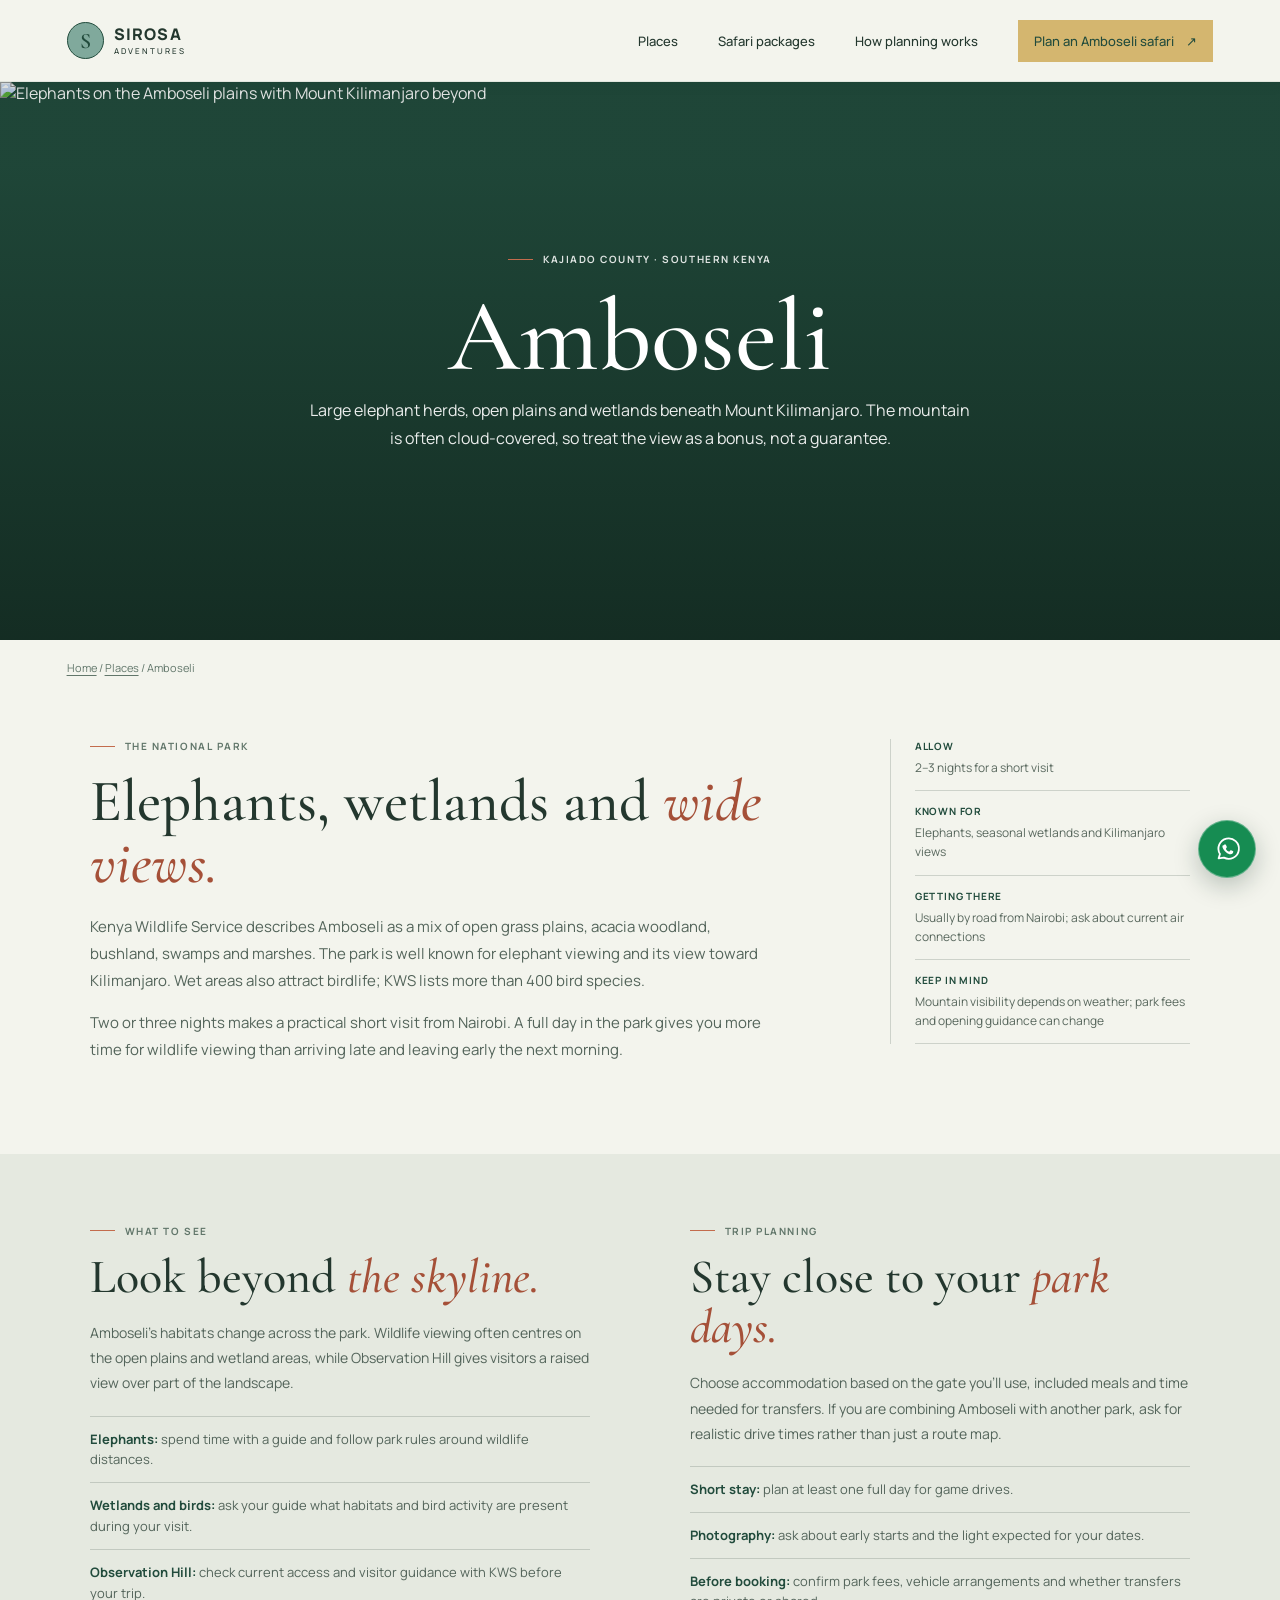
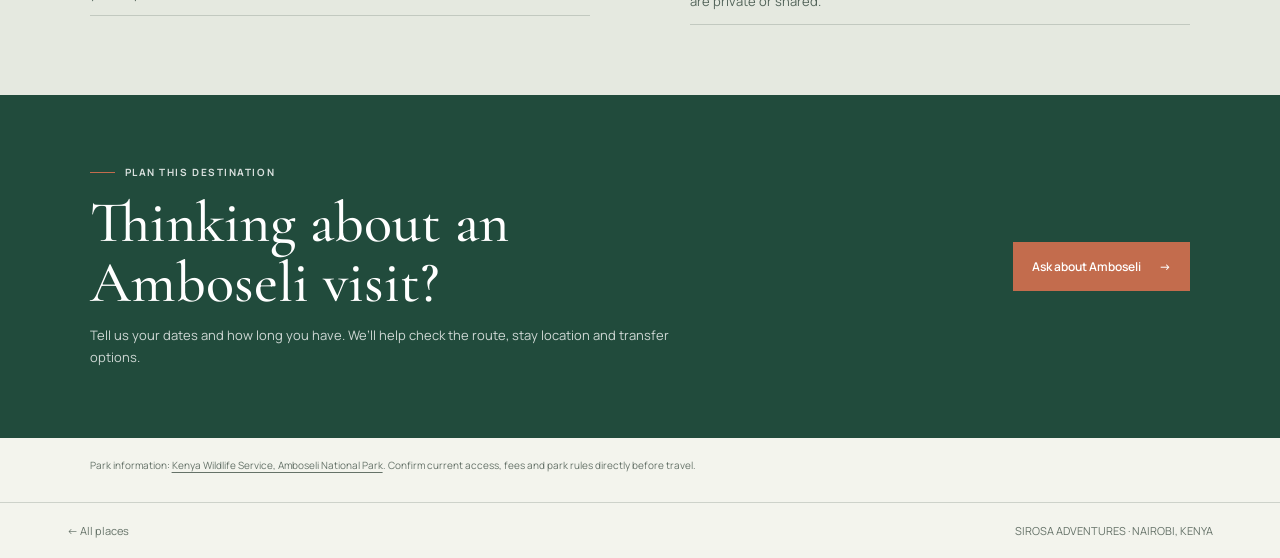
==== places/amboseli.html @ 3421b517 "first commit" ====
<!doctype html>
<html lang="en">
  <head>
    <meta charset="UTF-8">
    <meta name="viewport" content="width=device-width, initial-scale=1.0">
    <meta name="theme-color" content="#214b3c">
    <meta name="description" content="Plan an Amboseli safari with notes on elephants, wetlands, Kilimanjaro views, access and park planning.">
    <link rel="preconnect" href="https://fonts.googleapis.com">
    <link rel="preconnect" href="https://fonts.gstatic.com" crossorigin>
    <link href="https://fonts.googleapis.com/css2?family=Cormorant+Garamond:ital,wght@0,500;0,600;1,500;1,600&amp;family=Manrope:wght@400;500;600;700;800&amp;display=swap" rel="stylesheet">
    <link rel="stylesheet" href="../src/styles.css?v=9">
    <script src="../src/contact.js?v=1" defer></script>
    <script src="../src/places.js?v=1" defer></script>
    <script src="../src/whatsapp.js?v=3" defer></script>
    <title>Amboseli Safari Guide | SIROSA Adventures</title>
  </head>
  <body class="place-page">
    <header class="site-header">
      <a class="wordmark" href="../index.html#home" aria-label="SIROSA Adventures home"><span class="brand-mark" aria-hidden="true">S</span><span class="brand-name">SIROSA<span>ADVENTURES</span></span></a>
      <button class="menu-toggle icon-button" type="button" aria-label="Open menu" aria-expanded="false"><span aria-hidden="true">&#9776;</span></button>
      <nav class="main-nav" aria-label="Main navigation"><a href="../index.html#places">Places</a><a href="../index.html#journeys">Safari packages</a><a href="../index.html#approach">How planning works</a><a class="nav-cta" href="../index.html?place=Amboseli#plan">Plan an Amboseli safari <span aria-hidden="true">&#8599;</span></a></nav>
    </header>
    <main>
      <section class="place-hero" aria-labelledby="place-title"><img src="https://images.unsplash.com/photo-1516026672322-bc52d61a55d5?auto=format&amp;fit=crop&amp;w=2200&amp;q=85" alt="Elephants on the Amboseli plains with Mount Kilimanjaro beyond"><div class="place-hero-shade"></div><div class="place-hero-copy"><div class="eyebrow"><span class="eyebrow-line"></span> KAJIADO COUNTY · SOUTHERN KENYA</div><h1 id="place-title">Amboseli</h1><p>Large elephant herds, open plains and wetlands beneath Mount Kilimanjaro. The mountain is often cloud-covered, so treat the view as a bonus, not a guarantee.</p></div></section>
      <nav class="place-breadcrumb" aria-label="Breadcrumb"><a href="../index.html">Home</a> / <a href="../index.html#places">Places</a> / Amboseli</nav>
      <section class="place-overview"><div><div class="eyebrow"><span class="eyebrow-line"></span> THE NATIONAL PARK</div><h2>Elephants, wetlands and <em>wide views.</em></h2><p class="place-intro">Kenya Wildlife Service describes Amboseli as a mix of open grass plains, acacia woodland, bushland, swamps and marshes. The park is well known for elephant viewing and its view toward Kilimanjaro. Wet areas also attract birdlife; KWS lists more than 400 bird species.</p><p class="place-intro">Two or three nights makes a practical short visit from Nairobi. A full day in the park gives you more time for wildlife viewing than arriving late and leaving early the next morning.</p></div>
        <aside class="place-facts" aria-label="Amboseli planning facts"><div class="place-fact"><strong>Allow</strong><span>2–3 nights for a short visit</span></div><div class="place-fact"><strong>Known for</strong><span>Elephants, seasonal wetlands and Kilimanjaro views</span></div><div class="place-fact"><strong>Getting there</strong><span>Usually by road from Nairobi; ask about current air connections</span></div><div class="place-fact"><strong>Keep in mind</strong><span>Mountain visibility depends on weather; park fees and opening guidance can change</span></div></aside>
      </section>
      <section class="place-content-band"><div class="place-content"><article><div class="eyebrow"><span class="eyebrow-line"></span> WHAT TO SEE</div><h2>Look beyond <em>the skyline.</em></h2><p>Amboseli’s habitats change across the park. Wildlife viewing often centres on the open plains and wetland areas, while Observation Hill gives visitors a raised view over part of the landscape.</p><ul class="place-list"><li><strong>Elephants:</strong> spend time with a guide and follow park rules around wildlife distances.</li><li><strong>Wetlands and birds:</strong> ask your guide what habitats and bird activity are present during your visit.</li><li><strong>Observation Hill:</strong> check current access and visitor guidance with KWS before your trip.</li></ul></article><article><div class="eyebrow"><span class="eyebrow-line"></span> TRIP PLANNING</div><h2>Stay close to your <em>park days.</em></h2><p>Choose accommodation based on the gate you’ll use, included meals and time needed for transfers. If you are combining Amboseli with another park, ask for realistic drive times rather than just a route map.</p><ul class="place-list"><li><strong>Short stay:</strong> plan at least one full day for game drives.</li><li><strong>Photography:</strong> ask about early starts and the light expected for your dates.</li><li><strong>Before booking:</strong> confirm park fees, vehicle arrangements and whether transfers are private or shared.</li></ul></article></div></section>
      <section class="place-plan"><div class="place-plan-inner"><div><div class="eyebrow light"><span class="eyebrow-line"></span> PLAN THIS DESTINATION</div><h2>Thinking about an Amboseli visit?</h2><p>Tell us your dates and how long you have. We’ll help check the route, stay location and transfer options.</p></div><a class="button button-coral" href="../index.html?place=Amboseli#plan">Ask about Amboseli <span aria-hidden="true">&#8594;</span></a></div></section>
      <p class="place-source">Park information: <a href="https://www.kws.go.ke/amboseli-national-park" target="_blank" rel="noreferrer">Kenya Wildlife Service, Amboseli National Park</a>. Confirm current access, fees and park rules directly before travel.</p>
    </main>
    <footer class="place-footer"><a href="../index.html#places">&#8592; All places</a><a href="../index.html">SIROSA ADVENTURES · NAIROBI, KENYA</a></footer>
  </body>
</html>
---- src/styles.css ----
:root {
  font-family: 'Manrope', sans-serif;
  color: #23372e;
  background: #f3f4ed;
  font-synthesis: none;
  text-rendering: optimizeLegibility;
  --paper: #f3f4ed;
  --paper-deep: #e5e9e0;
  --surface: #fbfcf7;
  --site-header-height: 82px;
  --ink: #23372e;
  --green: #214b3c;
  --green-soft: #61766a;
  --coral: #c36c4d;
  --coral-dark: #a55038;
  --citrus: #d4b66f;
  --lagoon: #80a99c;
  --sun: #d2a765;
  --line: rgba(35, 55, 46, .18);
  --serif: 'Cormorant Garamond', Georgia, serif;
  --sans: 'Manrope', sans-serif;
}

* { box-sizing: border-box; }
html { scroll-behavior: smooth; scroll-padding-top: calc(var(--site-header-height) + 6px); }
body { margin: 0; min-width: 320px; padding-top: var(--site-header-height); }
button, input, select, textarea { font: inherit; }
button, a { -webkit-tap-highlight-color: transparent; }
a { color: inherit; text-decoration: none; }
button:focus-visible, a:focus-visible, input:focus-visible, select:focus-visible, textarea:focus-visible, summary:focus-visible { outline: 2px solid var(--coral); outline-offset: 4px; }
::selection { color: white; background: var(--coral); }

.site-header { height: var(--site-header-height); width: 100%; padding: 0 5.2vw; display: flex; justify-content: space-between; align-items: center; background: var(--paper); border-bottom: 1px solid rgba(23,55,46,.08); position: fixed; top: 0; left: 0; z-index: 20; box-shadow: 0 3px 12px rgba(23,55,46,.08); }
.wordmark { display: inline-flex; align-items: center; gap: 10px; }
.brand-mark { width: 37px; height: 37px; display: grid; place-items: center; border: 1px solid var(--green); border-radius: 50%; color: var(--green); }
.brand-name { font-size: 16px; line-height: 1; font-weight: 700; letter-spacing: 1.2px; }
.brand-name span { display: block; margin-top: 5px; font-size: 8px; letter-spacing: 2.1px; font-weight: 500; }
.main-nav { display: flex; align-items: center; gap: clamp(22px, 3.15vw, 48px); font-size: 12px; font-weight: 500; }
.main-nav > a:not(.nav-cta) { transition: color .2s ease; }
.main-nav > a:not(.nav-cta):hover { color: var(--coral-dark); }
.nav-cta { height: 42px; padding: 0 16px; display: inline-flex; gap: 12px; align-items: center; color: white; background: var(--green); transition: background .2s ease; }
.nav-cta:hover { background: var(--coral-dark); }
.menu-toggle { display: none; }
.icon-button { border: 0; background: none; color: var(--ink); }

.hero { min-height: min(500px, calc(100svh - var(--site-header-height))); height: calc(100svh - var(--site-header-height)); position: relative; isolation: isolate; overflow: hidden; color: white; background: #6c725e; }
.hero-image, .hero-shade { position: absolute; inset: 0; width: 100%; height: 100%; }
.hero-image { object-fit: cover; object-position: center 54%; z-index: -2; animation: hero-reveal 1.1s cubic-bezier(.2,.7,.2,1) both; }
.hero-shade { z-index: -1; background: linear-gradient(0deg, rgba(15, 34, 26, .62), rgba(19, 38, 29, .2) 75%), rgba(19, 38, 29, .16); }
.hero-copy { position: absolute; left: 50%; top: 50%; width: min(760px, 84vw); transform: translate(-50%, -47%); text-align: center; animation: hero-copy-fade .8s .12s both; }
.hero-copy .eyebrow { justify-content: center; }
.eyebrow { display: flex; align-items: center; gap: 10px; color: var(--green-soft); font-size: 9px; font-weight: 700; letter-spacing: 1.55px; }
.eyebrow.light { color: rgba(255,255,255,.83); }
.eyebrow-line { width: 25px; height: 1px; background: var(--coral); display: inline-block; }
h1, h2, h3, p { margin-top: 0; }
.hero h1 { margin: 23px 0 17px; font-family: var(--serif); font-size: clamp(78px, 9.2vw, 136px); font-weight: 500; line-height: .91; letter-spacing: 0; }
h1 em, h2 em { font-weight: 500; }
.hero h1 em { color: #ed987b; }
.hero-copy > p { max-width: 480px; margin: 0 auto 29px; color: rgba(255,255,255,.94); font-size: 15px; line-height: 1.75; }
.hero-actions { display: flex; justify-content: center; align-items: center; gap: 28px; }
.button { min-height: 49px; border: 0; padding: 0 19px; display: inline-flex; justify-content: center; align-items: center; gap: 18px; font-weight: 600; font-size: 12px; cursor: pointer; transition: background .2s, transform .2s; }
.button:hover { transform: translateY(-2px); }
.button-coral { background: var(--coral); color: #fff; }
.button-coral:hover { background: var(--coral-dark); }
.text-link { display: inline-flex; align-items: center; gap: 11px; color: var(--green); font-size: 12px; font-weight: 600; border-bottom: 1px solid rgba(38,55,46,.35); padding-bottom: 5px; transition: gap .2s, color .2s; }
.text-link:hover { gap: 16px; color: var(--coral-dark); }
.light-link { color: white; border-color: rgba(255,255,255,.45); }
.light-link:hover { color: #ffc1a7; }
.hero-caption { position: absolute; bottom: 26px; left: 5.2%; right: 5.2%; display: flex; justify-content: space-between; color: rgba(255,255,255,.8); font-size: 9px; font-weight: 600; letter-spacing: 1.4px; }

.section-wrap { width: min(1280px, 89.6%); margin-inline: auto; }
.intro { padding-top: 111px; padding-bottom: 60px; }
.intro-kicker { margin-bottom: 25px; }
.intro-copy { display: grid; grid-template-columns: 1.12fr .68fr; gap: 10%; align-items: end; }
.intro h2, .section-heading h2, .journey-head h2, .process-title h2, .fieldnotes-copy h2, .faq-heading h2 { font-family: var(--serif); font-weight: 500; font-size: clamp(43px, 5.4vw, 75px); line-height: 1.07; letter-spacing: 0; margin: 0; }
.intro h2 em, .section-heading h2 em, .journey-head h2 em, .process-title h2 em, .fieldnotes-copy h2 em, .faq-heading h2 em { color: var(--coral-dark); }
.intro-aside { max-width: 410px; padding-bottom: 5px; }
.intro-aside p { margin-bottom: 13px; color: #596157; font-size: 13px; line-height: 1.75; }
.intro-aside .text-link { margin-top: 11px; }
.intro-rule { margin-top: 70px; padding-top: 13px; border-top: 1px solid var(--line); display: flex; justify-content: space-between; color: #797d72; font-size: 8px; font-weight: 600; letter-spacing: 1.3px; }

.places-section { padding: 85px 0 100px; background: var(--paper-deep); }
.section-heading, .journey-head { display: flex; align-items: end; justify-content: space-between; gap: 50px; margin-bottom: 39px; }
.section-heading .eyebrow, .journey-head .eyebrow { margin-bottom: 20px; }
.section-heading h2, .journey-head h2 { font-size: clamp(42px, 5vw, 66px); }
.section-heading > p, .journey-head > p { max-width: 310px; margin: 0 0 7px; color: #62685d; font-size: 13px; line-height: 1.75; }
.destination-grid { display: grid; grid-template-columns: 1.14fr .86fr 1fr 1fr; gap: 13px; align-items: end; }
.destination { min-width: 0; height: 355px; position: relative; overflow: hidden; color: white; background: #7e806c; }
.destination:nth-child(even) { height: 300px; }
.destination img { width: 100%; height: 100%; object-fit: cover; transition: transform .7s cubic-bezier(.2,.65,.25,1); }
.destination:hover img, .journey-image-button:hover img { transform: scale(1.045); }
.destination::after { content: ''; position: absolute; inset: 35% 0 0; background: linear-gradient(transparent, rgba(17, 31, 23, .73)); }
.destination-number { position: absolute; top: 15px; left: 16px; z-index: 1; font-size: 9px; letter-spacing: 1.4px; }
.destination-label { position: absolute; z-index: 1; bottom: 19px; left: 19px; right: 16px; display: flex; justify-content: space-between; align-items: end; gap: 6px; }
.destination-label strong { display: block; font-family: var(--serif); font-weight: 500; font-size: clamp(19px, 2vw, 25px); }
.destination-label small { display: block; margin-top: 5px; color: rgba(255,255,255,.83); font-size: 10px; }
.round-arrow, .image-arrow { width: 34px; height: 34px; flex: 0 0 34px; border: 1px solid rgba(255,255,255,.7); border-radius: 50%; display: grid; place-items: center; transition: color .2s, background .2s; }
.destination:hover .round-arrow { color: var(--green); background: white; }

.journeys-section { padding-top: 104px; padding-bottom: 112px; }
.journey-head { margin-bottom: 28px; }
.journey-head > p { max-width: 355px; }
.filter-row { display: flex; align-items: center; gap: 8px; padding: 17px 0; margin-bottom: 23px; border-top: 1px solid var(--line); border-bottom: 1px solid var(--line); }
.filter-button { border: 1px solid transparent; background: transparent; padding: 9px 13px; color: #596157; font-size: 11px; cursor: pointer; transition: color .2s, background .2s, border-color .2s; }
.filter-button:hover, .filter-button.active { border-color: var(--green); color: white; background: var(--green); }
.filter-count { margin-left: auto; color: #7a7d72; font-size: 8px; font-weight: 700; letter-spacing: 1.4px; }
.journey-grid { display: grid; grid-template-columns: repeat(3, minmax(0, 1fr)); gap: 23px; }
.journey-card { min-width: 0; animation: rise-in .45s both; }
.journey-image-button { width: 100%; aspect-ratio: 1.2; padding: 0; position: relative; display: block; overflow: hidden; border: 0; background: #c4b89d; cursor: pointer; }
.journey-image-button img { width: 100%; height: 100%; object-fit: cover; transition: transform .65s cubic-bezier(.2,.65,.25,1); }
.journey-index { position: absolute; top: 14px; left: 15px; color: white; font-size: 9px; letter-spacing: 1.5px; }
.image-arrow { position: absolute; right: 14px; bottom: 14px; color: white; background: rgba(27,48,38,.18); }
.journey-meta { margin: 19px 0 11px; display: flex; gap: 13px; align-items: center; color: var(--coral-dark); font-size: 9px; font-weight: 700; letter-spacing: 1px; text-transform: uppercase; }
.journey-meta span + span { padding-left: 13px; border-left: 1px solid var(--line); color: #6b7166; }
.journey-card h3 { margin: 0 0 7px; font-family: var(--serif); font-size: clamp(25px, 2.4vw, 32px); font-weight: 500; line-height: 1.15; }
.journey-places { display: flex; align-items: center; gap: 5px; margin: 0 0 14px; color: #71766c; font-size: 10px; }
.journey-detail { max-width: 390px; min-height: 65px; margin-bottom: 15px; color: #535d53; font-size: 11px; line-height: 1.7; }
.journey-includes { min-height: 34px; padding: 11px 0; border-top: 1px solid var(--line); color: #73786f; font-size: 9px; }
.journey-foot { min-height: 48px; border-top: 1px solid var(--line); display: flex; justify-content: space-between; align-items: center; gap: 8px; font-size: 10px; font-weight: 600; }
.journey-foot button { display: inline-flex; gap: 8px; align-items: center; border: 0; padding: 8px 0 8px 6px; color: var(--green); background: transparent; font-size: 10px; font-weight: 600; cursor: pointer; }
.journey-foot button:hover { color: var(--coral-dark); }
.price-note { margin: 26px 0 0; text-align: right; color: #797d72; font-size: 10px; }

.approach-section { min-height: 600px; display: grid; grid-template-columns: 1fr 1fr; background: var(--green); color: white; }
.approach-image-wrap { min-height: 600px; position: relative; overflow: hidden; }
.approach-image-wrap img { width: 100%; height: 100%; position: absolute; inset: 0; object-fit: cover; }
.approach-image-wrap::after { content: ''; position: absolute; inset: 0; background: linear-gradient(0deg, rgba(10,25,18,.43), transparent 37%); }
.photo-note { position: absolute; bottom: 24px; left: 25px; z-index: 1; color: white; font-size: 8px; font-weight: 600; letter-spacing: 1.5px; }
.approach-copy { width: min(560px, 83%); align-self: center; padding: 79px 0 84px; margin-left: 11%; }
.approach-copy h2 { margin: 25px 0 18px; font-family: var(--serif); font-size: clamp(43px, 5.1vw, 70px); line-height: 1.07; font-weight: 500; }
.approach-copy h2 em { color: #e48a6c; }
.approach-lead { max-width: 420px; color: rgba(255,255,255,.77); font-size: 12px; line-height: 1.8; }
.approach-points { margin: 32px 0; border-top: 1px solid rgba(255,255,255,.2); }
.approach-points > div { padding: 14px 0; border-bottom: 1px solid rgba(255,255,255,.2); display: flex; align-items: center; gap: 14px; }
.approach-icon { width: 34px; height: 34px; flex: 0 0 34px; display: grid; place-items: center; color: #e99477; }
.approach-points p { margin: 0; }
.approach-points strong, .approach-points small { display: block; }
.approach-points strong { font-size: 11px; font-weight: 600; }
.approach-points small { margin-top: 4px; color: rgba(255,255,255,.67); font-size: 10px; }

.process-section { padding-top: 111px; padding-bottom: 112px; display: grid; grid-template-columns: .82fr 1.18fr; gap: 8%; }
.process-title .eyebrow { margin-bottom: 23px; }
.process-title h2 { font-size: clamp(48px, 5.3vw, 71px); }
.process-steps { padding-top: 4px; display: grid; grid-template-columns: repeat(3, minmax(0,1fr)); gap: 20px; }
.process-steps article { padding-top: 15px; border-top: 1px solid var(--green); }
.process-steps article > span { color: var(--coral-dark); font-size: 9px; font-weight: 700; letter-spacing: 1.2px; }
.process-steps h3 { max-width: 150px; margin: 30px 0 12px; font-family: var(--serif); font-size: 21px; font-weight: 500; line-height: 1.2; }
.process-steps p { margin: 0; color: #656b61; font-size: 10px; line-height: 1.7; }

.fieldnotes-section { min-height: 550px; display: grid; grid-template-columns: 1.08fr .92fr; background: var(--paper-deep); }
.fieldnotes-image { min-height: 550px; position: relative; overflow: hidden; }
.fieldnotes-image img { width: 100%; height: 100%; position: absolute; inset: 0; object-fit: cover; }
.fieldnotes-image::after { content: ''; position: absolute; inset: 0; background: linear-gradient(0deg, rgba(18,35,26,.4), transparent 35%); }
.fieldnotes-tag { position: absolute; left: 7%; bottom: 27px; z-index: 1; color: white; font-size: 9px; font-weight: 600; letter-spacing: 1.5px; }
.fieldnotes-copy { width: min(430px, 78%); align-self: center; margin: 0 auto; padding: 68px 0; }
.fieldnotes-copy .eyebrow { margin-bottom: 23px; }
.fieldnotes-copy h2 { margin-bottom: 20px; font-size: clamp(44px, 5.1vw, 68px); }
.fieldnotes-copy > p { color: #5d665c; font-size: 12px; line-height: 1.8; }
.fieldnotes-copy .text-link { margin-top: 8px; }

.faq-section { padding-top: 105px; padding-bottom: 115px; display: grid; grid-template-columns: .75fr 1.25fr; gap: 11%; }
.faq-heading .eyebrow { margin: 7px 0 21px; }
.faq-heading h2 { font-size: clamp(42px, 4.4vw, 58px); }
.faq-heading > p { margin-top: 14px; color: #697066; font-size: 12px; }
.faq-list { border-top: 1px solid var(--line); }
.faq-item { border-bottom: 1px solid var(--line); }
.faq-item summary { min-height: 61px; display: flex; justify-content: space-between; align-items: center; gap: 20px; list-style: none; cursor: pointer; font-size: 12px; font-weight: 600; }
.faq-item summary::-webkit-details-marker { display: none; }
.faq-symbol { width: 22px; height: 22px; flex: 0 0 22px; position: relative; border: 1px solid var(--line); border-radius: 50%; }
.faq-symbol::before, .faq-symbol::after { content: ''; position: absolute; top: 10px; left: 6px; width: 8px; height: 1px; background: var(--green); transition: transform .2s; }
.faq-symbol::after { transform: rotate(90deg); }
.faq-item[open] .faq-symbol::after { transform: rotate(0); }
.faq-item > p { max-width: 600px; margin: -1px 40px 20px 0; color: #667064; font-size: 11px; line-height: 1.8; }

.plan-section { position: relative; overflow: hidden; padding: 92px 0 100px; color: white; background: var(--green); }
.plan-inner { width: min(1120px, 84%); margin: 0 auto; display: grid; grid-template-columns: .82fr 1.18fr; gap: 10%; align-items: start; position: relative; z-index: 1; }
.plan-copy { padding-top: 24px; }
.plan-copy .eyebrow { margin-bottom: 25px; }
.plan-copy h2 { margin-bottom: 22px; font-family: var(--serif); font-size: clamp(56px, 6.6vw, 88px); font-weight: 500; line-height: .98; }
.plan-copy h2 em { color: #e99477; }
.plan-copy > p { max-width: 330px; color: rgba(255,255,255,.73); font-size: 12px; line-height: 1.8; }
.plan-contact { margin-top: 66px; padding-top: 17px; border-top: 1px solid rgba(255,255,255,.22); display: flex; flex-wrap: wrap; align-items: center; gap: 14px; color: rgba(255,255,255,.68); font-size: 10px; }
.plan-contact a { display: inline-flex; align-items: center; gap: 6px; color: white; font-weight: 600; }
.plan-decor { position: absolute; bottom: -62px; left: -24px; color: rgba(255,255,255,.035); font-family: var(--serif); font-size: clamp(160px, 25vw, 340px); font-weight: 600; line-height: 1; pointer-events: none; }
.inquiry-form { padding: 27px 30px 24px; color: var(--ink); background: var(--paper); }
.form-heading { margin-bottom: 21px; padding-bottom: 14px; border-bottom: 1px solid var(--line); display: flex; justify-content: space-between; gap: 12px; color: #70766c; font-size: 8px; font-weight: 700; letter-spacing: 1.3px; }
.field-label { display: block; margin-bottom: 14px; color: #455247; font-size: 10px; font-weight: 600; }
.field-label input, .field-label select, .field-label textarea { width: 100%; min-height: 39px; margin-top: 6px; padding: 10px 11px; border: 1px solid rgba(38,55,46,.22); border-radius: 0; color: var(--ink); background: #faf8f3; font-size: 11px; font-weight: 400; }
.field-label textarea { resize: vertical; min-height: 56px; line-height: 1.55; }
.field-label input::placeholder, .field-label textarea::placeholder { color: #a0a198; }
.field-label select { appearance: none; padding-right: 28px; background-image: url("data:image/svg+xml,%3Csvg xmlns='http://www.w3.org/2000/svg' width='12' height='12' viewBox='0 0 24 24' fill='none' stroke='%2326372e' stroke-width='2'%3E%3Cpath d='m6 9 6 6 6-6'/%3E%3C/svg%3E"); background-repeat: no-repeat; background-position: right 11px center; }
.field-row { display: grid; grid-template-columns: 1fr 1fr; gap: 12px; }
.optional { float: right; color: #92958a; font-size: 8px; letter-spacing: 1px; }
.submit-button { width: 100%; margin-top: 2px; justify-content: space-between; }
.form-privacy { margin: 12px 0 0; color: #81857a; font-size: 9px; line-height: 1.6; }
.form-status { margin: 12px 0 0; display: flex; align-items: flex-start; gap: 7px; color: var(--green); font-size: 10px; line-height: 1.6; }
.form-status[hidden] { display: none; }
.form-status svg { flex: 0 0 15px; margin-top: 1px; }
.form-status a { text-decoration: underline; }

.site-footer { padding: 48px 5.2vw 18px; background: #e9e3d7; }
.footer-main { min-height: 103px; display: grid; grid-template-columns: 1fr 1.25fr 1fr 40px; gap: 20px; align-items: start; }
.footer-brand { align-self: start; }
.footer-main > p { color: #697066; font-size: 10px; line-height: 1.8; }
.footer-email { justify-self: start; display: inline-flex; align-items: center; gap: 8px; border-bottom: 1px solid var(--line); padding-bottom: 5px; font-size: 11px; font-weight: 600; }
.back-top { width: 38px; height: 38px; border: 1px solid var(--line); border-radius: 50%; display: grid; place-items: center; transform: rotate(180deg); }
.back-top:hover { color: var(--coral-dark); border-color: var(--coral); }
.footer-bottom { padding-top: 14px; border-top: 1px solid var(--line); display: flex; justify-content: space-between; gap: 15px; color: #72776d; font-size: 8px; font-weight: 600; letter-spacing: 1px; }
.footer-bottom a { display: inline-flex; align-items: center; gap: 7px; color: var(--green); }

@keyframes rise-in { from { opacity: 0; transform: translateY(17px); } to { opacity: 1; transform: translateY(0); } }
@keyframes hero-copy-fade { from { opacity: 0; } to { opacity: 1; } }
@keyframes hero-reveal { from { transform: scale(1.035); opacity: .7; } to { transform: scale(1); opacity: 1; } }

@media (min-width: 1500px) {
  .hero-copy { left: max(11.4%, calc((100% - 1170px) / 2)); }
}

@media (max-width: 900px) {
  .site-header { height: var(--site-header-height); }
  .main-nav { gap: 18px; }
  .main-nav > a:not(.nav-cta) { font-size: 11px; }
  .hero { min-height: min(500px, calc(100svh - var(--site-header-height))); height: calc(100svh - var(--site-header-height)); }
  .hero-copy { left: 50%; width: min(700px, 86vw); }
  .destination-grid { grid-template-columns: repeat(2, 1fr); }
  .destination, .destination:nth-child(even) { height: 330px; }
  .journey-grid { gap: 15px; }
  .journey-detail { min-height: 88px; }
  .approach-section { min-height: 540px; }
  .approach-image-wrap { min-height: 540px; }
  .approach-copy { width: 84%; margin-left: 9%; }
  .process-section { grid-template-columns: 1fr; gap: 38px; }
  .process-steps { max-width: 760px; }
  .faq-section { gap: 7%; }
  .plan-inner { width: 89%; gap: 6%; }
}

@media (max-width: 640px) {
  :root { --site-header-height: 66px; }
  html { scroll-padding-top: calc(var(--site-header-height) + 4px); }
  body { padding-top: var(--site-header-height); }
  .site-header { height: var(--site-header-height); padding-inline: 5%; }
  .brand-mark { width: 33px; height: 33px; }
  .brand-name { font-size: 14px; }
  .brand-name span { font-size: 7px; }
  .menu-toggle { width: 39px; height: 39px; display: grid; place-items: center; cursor: pointer; }
  .main-nav { display: none; position: absolute; top: var(--site-header-height); left: 0; right: 0; padding: 12px 5% 20px; align-items: stretch; flex-direction: column; gap: 0; background: var(--paper); border-top: 1px solid var(--line); box-shadow: 0 16px 20px rgba(27, 44, 33, .1); }
  .main-nav.is-open { display: flex; }
  .main-nav > a:not(.nav-cta) { padding: 13px 0; border-bottom: 1px solid var(--line); font-size: 13px; }
  .nav-cta { width: max-content; margin-top: 14px; }
  .hero { min-height: min(500px, calc(100svh - var(--site-header-height))); height: calc(100svh - var(--site-header-height)); }
  .hero-image { object-position: 57% center; }
  .hero-shade { background: linear-gradient(0deg, rgba(15,34,26,.62), rgba(19,38,29,.24) 75%), rgba(19,38,29,.18); }
  .hero-copy { left: 50%; top: 47%; width: 88%; transform: translate(-50%, -42%); }
  .hero h1 { margin: 25px 0 16px; font-size: clamp(74px, 22vw, 106px); }
  .hero-copy > p { max-width: 310px; font-size: 13px; }
  .hero-actions { align-items: center; flex-direction: column; gap: 18px; }
  .hero-stamp { width: 77px; height: 77px; top: 6%; right: 7%; font-size: 6px; }
  .hero-stamp svg { width: 20px; }
  .hero-caption { left: 6%; right: 6%; bottom: 18px; font-size: 7px; }
  .section-wrap { width: 88%; }
  .intro { padding-top: 75px; padding-bottom: 42px; }
  .intro-copy { grid-template-columns: 1fr; gap: 23px; }
  .intro h2, .section-heading h2, .journey-head h2 { font-size: clamp(43px, 12vw, 61px); }
  .intro-aside { max-width: 100%; }
  .intro-rule { margin-top: 43px; font-size: 7px; letter-spacing: .7px; }
  .intro-rule span:nth-child(2) { display: none; }
  .places-section { padding: 68px 0 73px; }
  .section-heading, .journey-head { align-items: flex-start; flex-direction: column; gap: 15px; margin-bottom: 26px; }
  .section-heading .eyebrow, .journey-head .eyebrow { margin-bottom: 16px; }
  .section-heading > p, .journey-head > p { max-width: 370px; }
  .destination-grid { gap: 9px; }
  .destination, .destination:nth-child(even) { height: clamp(195px, 62vw, 270px); }
  .destination-label { left: 12px; right: 9px; bottom: 13px; }
  .destination-label strong { font-size: clamp(17px, 4.8vw, 22px); }
  .destination-label small { max-width: 150px; font-size: 8px; }
  .round-arrow { width: 28px; height: 28px; flex-basis: 28px; }
  .journeys-section { padding-top: 74px; padding-bottom: 77px; }
  .filter-row { gap: 3px; overflow-x: auto; margin-right: -6.8%; padding: 13px 0; }
  .filter-button { flex: 0 0 auto; padding: 8px 10px; font-size: 10px; }
  .filter-count { display: none; }
  .journey-grid { grid-template-columns: 1fr; gap: 34px; }
  .journey-image-button { aspect-ratio: 1.35; }
  .journey-meta { margin-top: 15px; }
  .journey-card h3 { font-size: 29px; }
  .journey-detail { min-height: 0; }
  .price-note { text-align: left; line-height: 1.6; }
  .approach-section { grid-template-columns: 1fr; }
  .approach-image-wrap { min-height: 310px; }
  .approach-copy { width: 86%; padding: 61px 0 67px; margin: auto; }
  .approach-copy h2 { font-size: clamp(43px, 12vw, 61px); }
  .process-section { padding-top: 75px; padding-bottom: 78px; gap: 34px; }
  .process-title h2 { font-size: 56px; }
  .process-steps { grid-template-columns: 1fr; gap: 17px; }
  .process-steps article { display: grid; grid-template-columns: 30px 1fr; column-gap: 9px; padding-top: 13px; }
  .process-steps article > span { grid-row: 1 / span 2; }
  .process-steps h3 { max-width: unset; margin: 0 0 6px; font-size: 20px; }
  .process-steps p { grid-column: 2; }
  .fieldnotes-section { grid-template-columns: 1fr; }
  .fieldnotes-image { min-height: 330px; }
  .fieldnotes-copy { width: 86%; padding: 58px 0 65px; }
  .fieldnotes-copy h2 { font-size: 56px; }
  .faq-section { padding-top: 74px; padding-bottom: 80px; grid-template-columns: 1fr; gap: 27px; }
  .faq-heading h2 { font-size: 48px; }
  .faq-item summary { min-height: 59px; font-size: 11px; }
  .faq-item > p { margin-right: 25px; }
  .plan-section { padding: 70px 0 75px; }
  .plan-inner { width: 88%; grid-template-columns: 1fr; gap: 35px; }
  .plan-copy { padding-top: 0; }
  .plan-copy h2 { font-size: 68px; }
  .plan-contact { margin-top: 30px; }
  .inquiry-form { padding: 21px 17px 19px; }
  .field-row { grid-template-columns: 1fr; gap: 0; }
  .form-heading { font-size: 7px; }
  .site-footer { padding: 36px 6% 17px; }
  .footer-main { grid-template-columns: 1fr auto; gap: 18px 15px; padding-bottom: 20px; }
  .footer-main > p { grid-column: 1; grid-row: 2; margin: 0; }
  .footer-email { grid-column: 1; grid-row: 3; font-size: 10px; }
  .back-top { grid-column: 2; grid-row: 1; }
  .footer-bottom { flex-wrap: wrap; font-size: 7px; }
  .footer-bottom span:nth-child(2) { display: none; }
}

@media (prefers-reduced-motion: reduce) {
  *, *::before, *::after { scroll-behavior: auto !important; animation-duration: .01ms !important; animation-iteration-count: 1 !important; transition-duration: .01ms !important; }
}

.brand-mark { background: var(--lagoon); border-color: var(--green); font-family: var(--serif); font-size: 22px; font-weight: 600; }
.brand-name { font-family: var(--sans); font-weight: 800; }
.nav-cta { color: var(--green); background: var(--citrus); }
.nav-cta:hover { color: white; background: var(--coral-dark); }
.hero h1 { font-size: 120px; }
.hero h1 em { color: var(--citrus); }
.button-coral { background: var(--coral); }
.button-coral:hover { background: var(--coral-dark); }
.places-section { background-color: var(--paper-deep); background-image: none; }
.destination { outline: 0; }
.filter-button.active, .filter-button:hover { border-color: var(--citrus); color: var(--green); background: var(--citrus); }
.journey-grid { align-items: start; gap: 20px; }
.journey-card { overflow: hidden; border: 1px solid var(--line); background: var(--surface); transition: border-color .2s ease; }
.journey-card:hover { border-color: var(--green-soft); }
.journey-image-button { aspect-ratio: 1.35; }
.journey-meta, .journey-card h3, .journey-places, .journey-detail, .journey-includes, .journey-foot, .itinerary-details { margin-inline: 19px; }
.journey-card h3 { font-size: 30px; }
.journey-detail { min-height: 0; }
.journey-includes { min-height: 42px; padding: 12px 0; color: var(--green); font-size: 10px; font-weight: 700; line-height: 1.55; }
.journey-foot { min-height: 52px; }
.journey-foot > span { color: var(--green-soft); font-size: 9px; font-weight: 600; }
.journey-foot button { color: var(--coral-dark); font-size: 11px; }
.itinerary-details { margin-bottom: 13px; border-top: 1px solid var(--line); }
.itinerary-details summary { padding: 12px 0 7px; display: flex; align-items: center; justify-content: space-between; gap: 10px; color: var(--green); cursor: pointer; font-size: 10px; font-weight: 800; list-style: none; }
.itinerary-details summary::-webkit-details-marker { display: none; }
.itinerary-details summary::after { content: '+'; color: var(--coral-dark); font-size: 18px; font-weight: 500; }
.itinerary-details[open] summary::after { content: '−'; }
.itinerary-details ol { margin: 2px 0 12px; padding-left: 19px; color: #53665d; font-size: 10px; line-height: 1.65; }
.itinerary-details li { padding: 6px 0 6px 3px; }
.itinerary-details li::marker { color: var(--coral-dark); font-weight: 800; }
.trip-note { margin: 21px 0 0; padding: 14px 16px; border-left: 3px solid var(--coral); color: var(--green); background: rgba(120,200,189,.17); font-size: 10px; line-height: 1.6; }
.approach-section { background: var(--green); }
.approach-copy h2 em { color: var(--citrus); }
.approach-icon { border: 1px solid rgba(215,233,110,.42); border-radius: 50%; }
.fieldnotes-section { background: var(--paper-deep); }
.plan-section { background: var(--green); }
.plan-copy h2 em { color: var(--sun); }
.inquiry-form { border-top: 4px solid var(--citrus); background: var(--surface); }
.field-label input:focus, .field-label select:focus, .field-label textarea:focus { border-color: var(--green); background: white; }
.site-footer { background: var(--paper-deep); }
.plan-decor { display: none; }

@media (max-width: 900px) {
  .hero h1 { font-size: 96px; }
  .intro h2, .section-heading h2, .journey-head h2, .process-title h2, .fieldnotes-copy h2, .faq-heading h2 { font-size: 56px; }
  .approach-copy h2 { font-size: 58px; }
  .plan-copy h2 { font-size: 74px; }
  .destination-label strong { font-size: 23px; }
  .journey-card h3 { font-size: 27px; }
  .plan-decor { font-size: 250px; }
}

@media (max-width: 640px) {
  .hero h1 { font-size: 76px; }
  .intro h2, .section-heading h2, .journey-head h2 { font-size: 45px; }
  .process-title h2, .fieldnotes-copy h2 { font-size: 50px; }
  .faq-heading h2 { font-size: 44px; }
  .approach-copy h2 { font-size: 48px; }
  .plan-copy h2 { font-size: 62px; }
  .destination-label strong { font-size: 18px; }
  .journey-card h3 { font-size: 28px; }
  .plan-decor { font-size: 190px; }
  .journey-card:hover { transform: none; }
}

.topline { font-size: 10px; }
.main-nav { font-size: 13px; }
.eyebrow { font-size: 10px; }
.hero-copy > p { font-size: 16px; }
.intro-aside p, .section-heading > p, .journey-head > p { font-size: 15px; }
.intro-rule { font-size: 9px; }
.destination-label small { font-size: 11px; }
.filter-button { font-size: 12px; }
.filter-count { font-size: 9px; }
.journey-meta { font-size: 10px; }
.journey-places { font-size: 12px; }
.journey-detail { font-size: 13px; line-height: 1.7; }
.journey-includes { font-size: 11px; }
.journey-foot { font-size: 12px; }
.journey-foot > span, .journey-foot button { font-size: 11px; }
.itinerary-details summary { font-size: 12px; }
.itinerary-details ol { font-size: 12px; }
.approach-lead, .fieldnotes-copy > p { font-size: 15px; }
.approach-points strong { font-size: 13px; }
.approach-points small { font-size: 12px; }
.process-steps p { font-size: 13px; }
.process-steps h3 { font-size: 23px; }
.faq-heading > p { font-size: 14px; }
.faq-item summary { font-size: 14px; }
.faq-item > p { font-size: 13px; }
.plan-copy > p { font-size: 15px; }
.form-heading { font-size: 9px; }
.field-label { font-size: 12px; }
.field-label input, .field-label select, .field-label textarea { font-size: 13px; }
.form-privacy, .form-status { font-size: 11px; }
.footer-main > p { font-size: 12px; }
.footer-email { font-size: 12px; }
.footer-bottom { font-size: 9px; }

@media (max-width: 900px) {
  .journey-detail { font-size: 12px; }
  .process-steps h3 { font-size: 21px; }
}

@media (max-width: 640px) {
  .main-nav > a:not(.nav-cta) { font-size: 13px; }
  .hero-copy > p { font-size: 14px; }
  .intro-aside p, .section-heading > p, .journey-head > p { font-size: 14px; }
  .intro-rule { font-size: 8px; }
  .destination-label small { font-size: 9px; }
  .filter-button { font-size: 11px; }
  .journey-detail { font-size: 13px; }
  .approach-lead, .fieldnotes-copy > p, .faq-item > p { font-size: 14px; }
  .process-steps p { font-size: 13px; }
  .faq-item summary { font-size: 13px; }
  .plan-copy > p { font-size: 14px; }
  .field-label { font-size: 12px; }
  .field-label input, .field-label select, .field-label textarea { font-size: 14px; }
  .form-heading { font-size: 8px; }
  .footer-main > p, .footer-email { font-size: 11px; }
  .filter-row { flex-wrap: nowrap; }
}

@media (max-height: 700px) {
  .hero-copy { transform: translate(-50%, -50%); }
  .hero h1 { margin: 8px 0 5px; font-size: clamp(62px, 7vw, 82px); }
  .hero-copy > p { max-width: 430px; margin-bottom: 13px; font-size: 13px; line-height: 1.45; }
  .hero-caption { bottom: 9px; }
}

@media (max-width: 640px) and (max-height: 700px) {
  .hero-copy { top: 46%; width: 90%; }
  .hero h1 { margin: 7px 0 4px; font-size: clamp(52px, 13vw, 65px); }
  .hero-copy > p { max-width: 300px; margin-bottom: 11px; font-size: 12px; line-height: 1.4; }
  .hero-actions { gap: 10px; }
  .hero .button { min-height: 43px; }
  .hero-caption { display: none; }
}

.place-page { background: var(--paper); }
.place-hero { min-height: 420px; height: min(62svh, 620px); position: relative; display: grid; place-items: center; overflow: hidden; color: white; background: var(--green); }
.place-hero > img, .place-hero-shade { position: absolute; inset: 0; width: 100%; height: 100%; }
.place-hero > img { object-fit: cover; }
.place-hero-shade { background: linear-gradient(0deg, rgba(16,35,27,.76), rgba(16,35,27,.13) 85%); }
.place-hero-copy { width: min(900px, 88%); padding: 56px 0 74px; position: relative; text-align: center; }
.place-hero-copy .eyebrow { justify-content: center; color: rgba(255,255,255,.86); }
.place-hero h1 { margin: 22px 0 12px; font-family: var(--serif); font-size: clamp(64px, 8vw, 112px); font-weight: 500; line-height: .95; }
.place-hero-copy > p { max-width: 660px; margin: 0 auto; color: rgba(255,255,255,.91); font-size: 16px; line-height: 1.7; }
.place-breadcrumb { width: min(1280px, 89.6%); margin: 0 auto; padding: 20px 0 0; color: var(--green-soft); font-size: 11px; }
.place-breadcrumb a { text-decoration: underline; text-underline-offset: 3px; }
.place-overview { width: min(1120px, 86%); margin: 0 auto; padding: 64px 0 76px; display: grid; grid-template-columns: minmax(0, 1.4fr) minmax(240px, .6fr); gap: 9%; align-items: start; }
.place-overview h2, .place-content h2 { margin: 18px 0; font-family: var(--serif); font-size: clamp(38px, 4.6vw, 60px); font-weight: 500; line-height: 1.05; }
.place-overview h2 em, .place-content h2 em { color: var(--coral-dark); }
.place-intro { max-width: 680px; color: #53645a; font-size: 15px; line-height: 1.8; }
.place-facts { padding: 0 0 0 24px; border-left: 1px solid var(--line); }
.place-fact { padding: 13px 0; border-bottom: 1px solid var(--line); }
.place-fact:first-child { padding-top: 0; }
.place-fact strong, .place-fact span { display: block; }
.place-fact strong { margin-bottom: 5px; color: var(--green); font-size: 10px; letter-spacing: .08em; text-transform: uppercase; }
.place-fact span { color: #59685e; font-size: 12px; line-height: 1.6; }
.place-content-band { padding: 70px 0; background: var(--paper-deep); }
.place-content { width: min(1120px, 86%); margin: 0 auto; display: grid; grid-template-columns: 1fr 1fr; gap: 9%; }
.place-content h2 { margin-top: 14px; font-size: clamp(34px, 4vw, 48px); }
.place-content p { color: #53645a; font-size: 14px; line-height: 1.8; }
.place-list { margin: 20px 0 0; padding: 0; list-style: none; border-top: 1px solid var(--line); }
.place-list li { padding: 12px 0; border-bottom: 1px solid var(--line); color: #53645a; font-size: 13px; line-height: 1.6; }
.place-list strong { color: var(--green); }
.place-plan { padding: 70px 0; background: var(--green); color: white; }
.place-plan-inner { width: min(1120px, 86%); margin: 0 auto; display: flex; justify-content: space-between; align-items: center; gap: 30px; }
.place-plan h2 { max-width: 620px; margin: 14px 0 10px; font-family: var(--serif); font-size: clamp(36px, 5vw, 58px); font-weight: 500; line-height: 1.04; }
.place-plan p { max-width: 600px; margin: 0; color: rgba(255,255,255,.78); font-size: 13px; line-height: 1.7; }
.place-plan .button { flex: 0 0 auto; }
.place-source { width: min(1120px, 86%); margin: 0 auto; padding: 20px 0 30px; color: #657268; font-size: 10px; }
.place-source a { text-decoration: underline; text-underline-offset: 3px; }
.place-footer { padding: 20px 5.2vw; display: flex; justify-content: space-between; align-items: center; gap: 20px; border-top: 1px solid var(--line); color: #657268; font-size: 11px; }
.whatsapp-float { position: fixed; right: 24px; bottom: calc(22px + env(safe-area-inset-bottom)); z-index: 30; width: 58px; height: 58px; padding: 0; display: grid; place-items: center; border: 1px solid rgba(255,255,255,.32); border-radius: 50%; color: #fff; background: #168c52; box-shadow: 0 8px 24px rgba(16,45,31,.25); transition: transform .18s ease, background .18s ease, box-shadow .18s ease; }
.whatsapp-float:hover { transform: translateY(-3px); background: #117443; box-shadow: 0 12px 28px rgba(16,45,31,.3); }
.whatsapp-icon { width: 38px; height: 38px; display: grid; place-items: center; color: #fff; }
.whatsapp-icon svg { width: 29px; height: 29px; }

@media (max-width: 700px) {
  .whatsapp-float { right: 14px; bottom: calc(14px + env(safe-area-inset-bottom)); width: 54px; height: 54px; }
  .whatsapp-icon { width: 36px; height: 36px; }
  .place-hero { min-height: 390px; height: 56svh; }
  .place-hero h1 { font-size: clamp(58px, 14vw, 82px); }
  .place-hero-copy > p { font-size: 14px; }
  .place-overview, .place-content { width: 88%; grid-template-columns: 1fr; gap: 32px; }
  .place-overview { padding: 48px 0 54px; }
  .place-facts { padding-left: 0; border-left: 0; }
  .place-content-band { padding: 52px 0; }
  .place-plan { padding: 52px 0; }
  .place-plan-inner { width: 88%; align-items: flex-start; flex-direction: column; }
  .place-source { width: 88%; }
  .place-footer { align-items: flex-start; flex-direction: column; padding-inline: 6%; }
}
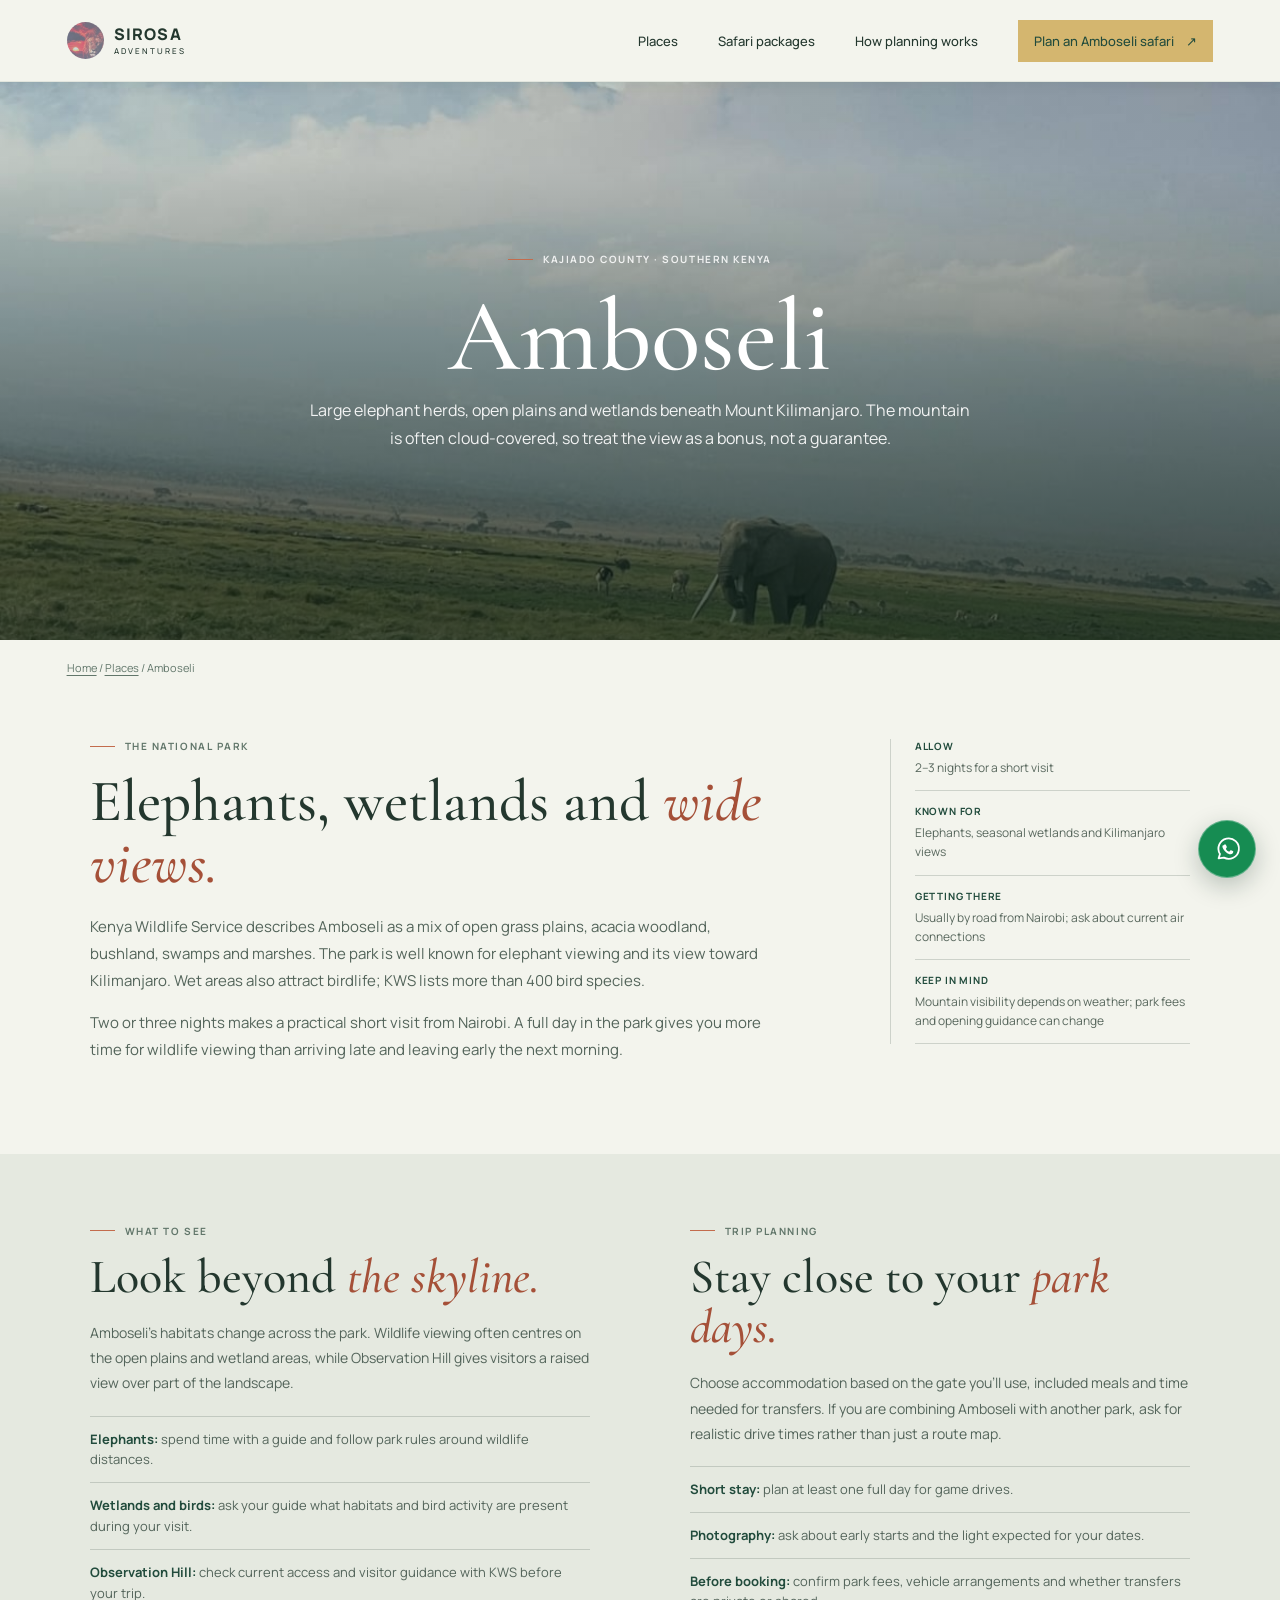
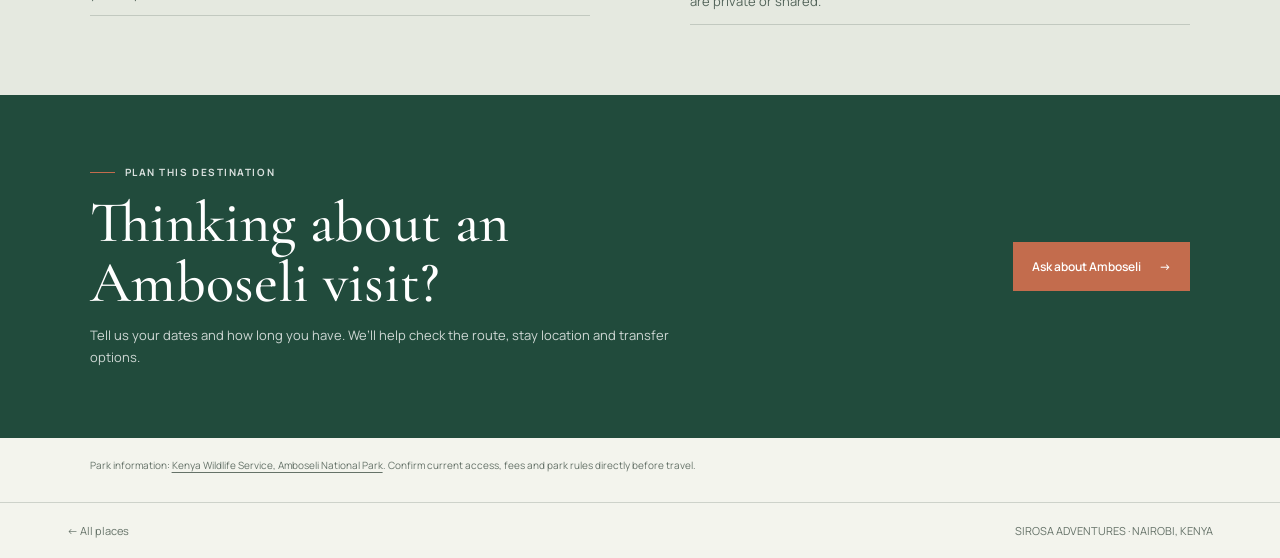
==== commit 13deb98b: "changes" ====
--- a/places/amboseli.html
+++ b/places/amboseli.html
@@ -16,12 +16,12 @@
   </head>
   <body class="place-page">
     <header class="site-header">
-      <a class="wordmark" href="../index.html#home" aria-label="SIROSA Adventures home"><span class="brand-mark" aria-hidden="true">S</span><span class="brand-name">SIROSA<span>ADVENTURES</span></span></a>
+      <a class="wordmark" href="../index.html#home" aria-label="SIROSA Adventures home"><img class="brand-mark brand-mark-image" src="../images/sirosa-emblem.png" alt=""><span class="brand-name">SIROSA<span>ADVENTURES</span></span></a>
       <button class="menu-toggle icon-button" type="button" aria-label="Open menu" aria-expanded="false"><span aria-hidden="true">&#9776;</span></button>
       <nav class="main-nav" aria-label="Main navigation"><a href="../index.html#places">Places</a><a href="../index.html#journeys">Safari packages</a><a href="../index.html#approach">How planning works</a><a class="nav-cta" href="../index.html?place=Amboseli#plan">Plan an Amboseli safari <span aria-hidden="true">&#8599;</span></a></nav>
     </header>
     <main>
-      <section class="place-hero" aria-labelledby="place-title"><img src="https://images.unsplash.com/photo-1516026672322-bc52d61a55d5?auto=format&amp;fit=crop&amp;w=2200&amp;q=85" alt="Elephants on the Amboseli plains with Mount Kilimanjaro beyond"><div class="place-hero-shade"></div><div class="place-hero-copy"><div class="eyebrow"><span class="eyebrow-line"></span> KAJIADO COUNTY · SOUTHERN KENYA</div><h1 id="place-title">Amboseli</h1><p>Large elephant herds, open plains and wetlands beneath Mount Kilimanjaro. The mountain is often cloud-covered, so treat the view as a bonus, not a guarantee.</p></div></section>
+      <section class="place-hero" aria-labelledby="place-title"><img src="../images/img7.jpeg" alt="Elephant on the Amboseli plains beneath Mount Kilimanjaro"><div class="place-hero-shade"></div><div class="place-hero-copy"><div class="eyebrow"><span class="eyebrow-line"></span> KAJIADO COUNTY · SOUTHERN KENYA</div><h1 id="place-title">Amboseli</h1><p>Large elephant herds, open plains and wetlands beneath Mount Kilimanjaro. The mountain is often cloud-covered, so treat the view as a bonus, not a guarantee.</p></div></section>
       <nav class="place-breadcrumb" aria-label="Breadcrumb"><a href="../index.html">Home</a> / <a href="../index.html#places">Places</a> / Amboseli</nav>
       <section class="place-overview"><div><div class="eyebrow"><span class="eyebrow-line"></span> THE NATIONAL PARK</div><h2>Elephants, wetlands and <em>wide views.</em></h2><p class="place-intro">Kenya Wildlife Service describes Amboseli as a mix of open grass plains, acacia woodland, bushland, swamps and marshes. The park is well known for elephant viewing and its view toward Kilimanjaro. Wet areas also attract birdlife; KWS lists more than 400 bird species.</p><p class="place-intro">Two or three nights makes a practical short visit from Nairobi. A full day in the park gives you more time for wildlife viewing than arriving late and leaving early the next morning.</p></div>
         <aside class="place-facts" aria-label="Amboseli planning facts"><div class="place-fact"><strong>Allow</strong><span>2–3 nights for a short visit</span></div><div class="place-fact"><strong>Known for</strong><span>Elephants, seasonal wetlands and Kilimanjaro views</span></div><div class="place-fact"><strong>Getting there</strong><span>Usually by road from Nairobi; ask about current air connections</span></div><div class="place-fact"><strong>Keep in mind</strong><span>Mountain visibility depends on weather; park fees and opening guidance can change</span></div></aside>
--- a/src/styles.css
+++ b/src/styles.css
@@ -326,6 +326,7 @@
 }
 
 .brand-mark { background: var(--lagoon); border-color: var(--green); font-family: var(--serif); font-size: 22px; font-weight: 600; }
+.brand-mark-image { display: block; border: 0; background: transparent; object-fit: cover; }
 .brand-name { font-family: var(--sans); font-weight: 800; }
 .nav-cta { color: var(--green); background: var(--citrus); }
 .nav-cta:hover { color: white; background: var(--coral-dark); }
@@ -519,4 +520,44 @@
   .place-plan-inner { width: 88%; align-items: flex-start; flex-direction: column; }
   .place-source { width: 88%; }
   .place-footer { align-items: flex-start; flex-direction: column; padding-inline: 6%; }
+}
+
+.gallery-section { padding-top: 94px; padding-bottom: 108px; }
+.gallery-heading { margin-bottom: 34px; display: flex; justify-content: space-between; align-items: end; gap: 30px; }
+.gallery-heading .eyebrow { margin-bottom: 18px; }
+.gallery-heading h2 { margin: 0; font-family: var(--serif); font-size: clamp(43px, 5.2vw, 68px); font-weight: 500; line-height: 1.05; }
+.gallery-heading h2 em { color: var(--coral-dark); }
+.gallery-heading > p { max-width: 340px; margin: 0 0 5px; color: #62685d; font-size: 14px; line-height: 1.75; }
+.gallery-grid { display: grid; grid-template-columns: repeat(4, minmax(0, 1fr)); grid-auto-rows: 102px; grid-auto-flow: dense; gap: 12px; }
+.gallery-item { min-width: 0; min-height: 0; margin: 0; position: relative; grid-row: span 3; overflow: hidden; background: #768477; color: white; }
+.gallery-item--short { grid-row: span 2; }
+.gallery-item--tall { grid-row: span 5; }
+.gallery-item--portrait { grid-row: span 4; }
+.gallery-item--wide { grid-column: span 2; grid-row: span 3; }
+.gallery-item--video figcaption { bottom: 48px; }
+.gallery-item img, .gallery-item video { position: absolute; inset: 0; width: 100%; height: 100%; object-fit: cover; }
+.gallery-item img { transition: transform .55s cubic-bezier(.2,.65,.25,1); }
+.gallery-item:hover img { transform: scale(1.04); }
+.gallery-item::after { content: ''; position: absolute; inset: 40% 0 0; pointer-events: none; background: linear-gradient(transparent, rgba(14, 27, 20, .67)); }
+.gallery-item figcaption { position: absolute; z-index: 1; right: 16px; bottom: 15px; left: 16px; color: white; font-family: var(--serif); font-size: 21px; line-height: 1.1; }
+.gallery-item--wide figcaption { font-size: 25px; }
+
+@media (max-width: 900px) {
+  .gallery-grid { grid-template-columns: repeat(3, minmax(0, 1fr)); grid-auto-rows: 96px; }
+  .gallery-heading h2 { font-size: 56px; }
+}
+
+@media (max-width: 640px) {
+  .gallery-section { padding-top: 72px; padding-bottom: 78px; }
+  .gallery-heading { align-items: flex-start; flex-direction: column; gap: 14px; margin-bottom: 25px; }
+  .gallery-heading h2 { font-size: 45px; }
+  .gallery-heading > p { max-width: 360px; font-size: 14px; }
+  .gallery-grid { grid-template-columns: repeat(2, minmax(0, 1fr)); grid-auto-rows: 76px; gap: 8px; }
+  .gallery-item { grid-row: span 3; }
+  .gallery-item--short { grid-row: span 2; }
+  .gallery-item--tall, .gallery-item--portrait { grid-row: span 4; }
+  .gallery-item--wide { grid-column: span 2; grid-row: span 3; }
+  .gallery-item figcaption { right: 10px; bottom: 11px; left: 10px; font-size: 17px; }
+  .gallery-item--wide figcaption { font-size: 20px; }
+  .gallery-item--video figcaption { bottom: 48px; }
 }
